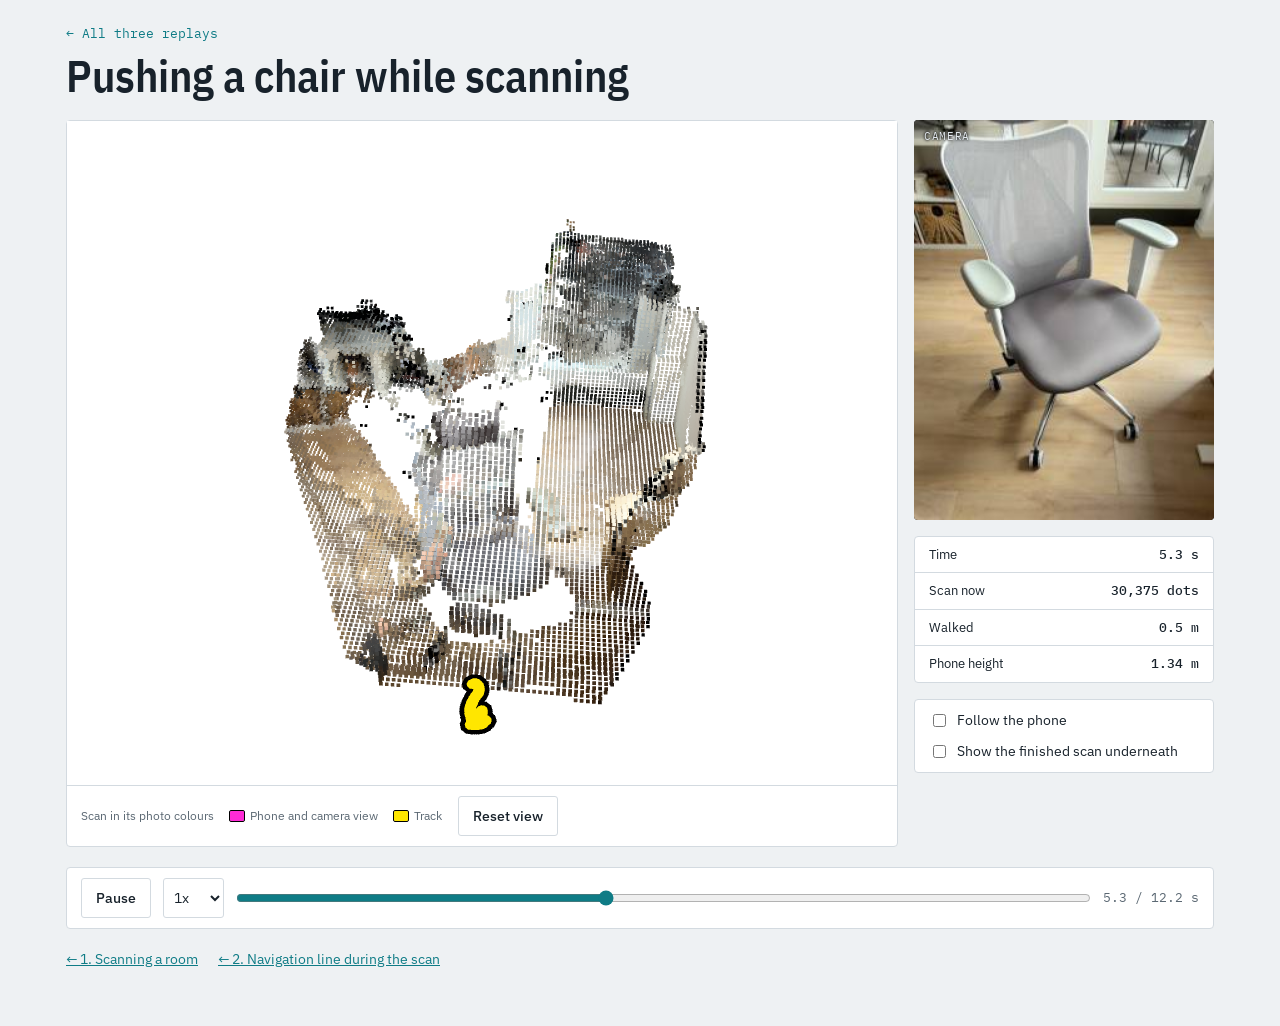
==== moving.html @ 98b6a761 "Navigation replay from the final nav scan, rebuilt from its kept frames with a 20 cm line; camera fe" ====
<!doctype html>
<html lang="en">
<head>
<meta charset="utf-8">
<meta name="viewport" content="width=device-width, initial-scale=1, viewport-fit=cover">
<title>Moving Objects</title>
<meta name="description" content="Replay of a 3D scan in which a chair is pushed away, with the model following the movement.">
<link rel="preconnect" href="https://fonts.googleapis.com">
<link rel="stylesheet" href="https://fonts.googleapis.com/css2?family=IBM+Plex+Mono:wght@400;500&family=IBM+Plex+Sans+Condensed:wght@500;600&family=IBM+Plex+Sans:wght@400;500;600&display=swap">
<link rel="stylesheet" href="style.css?v=11">
</head>
<body>
<div class="wrap">
  <header>
    <a class="back" href="./">&larr; All three replays</a>
    <h1>Pushing a chair while scanning</h1>
  </header>

  <section class="bench" aria-label="Replay">
    <div class="map">
      <div class="stage">
        <canvas id="map" aria-label="3D view of the scan while a chair is pushed, with the phone's track; drag to turn, scroll or pinch to zoom"></canvas>
        <div class="loading" id="loading">Loading the scan</div>
      </div>
      <div class="legend">
        <span>Scan in its photo colours</span>
        <span><i class="sw" style="background:#ff2bd6"></i>Phone and camera view</span>
        <span><i class="sw" style="background:#ffe600"></i>Track</span>
        <button id="view-reset" type="button">Reset view</button>
      </div>
    </div>
    <div class="side">
      <div class="cam"><img id="cam" alt="The phone's camera photo at this moment"><video id="camv" muted playsinline preload="auto" hidden></video><span class="cap">Camera</span></div>
      <div class="readout" aria-live="off">
        <div><span>Time</span><b id="r-t">0.0 s</b></div>
        <div><span>Scan now</span><b id="r-n">0 dots</b></div>
        <div><span>Walked</span><b id="r-d">0.0 m</b></div>
        <div><span>Phone height</span><b id="r-h">-</b></div>
      </div>
      <div class="opts">
        <label><input type="checkbox" id="follow"> Follow the phone</label>
        <label><input type="checkbox" id="final"> Show the finished scan underneath</label>
      </div>
    </div>
  </section>

  <div class="transport">
    <button id="play" type="button">Play</button>
    <select id="rate" aria-label="Playback speed">
      <option value="0.5">0.5x</option><option value="1" selected>1x</option><option value="2">2x</option><option value="4">4x</option>
    </select>
    <div class="scrub"><div class="ticks" id="ticks"></div><input id="scrub" type="range" min="0" max="1000" value="0" aria-label="Position in the scan"></div>
    <span class="clock" id="clock">0.0 / 0.0 s</span>
  </div>
  <nav class="next" aria-label="Other replays"><a href="room.html">&larr; 1. Scanning a room</a><a href="navigation.html">&larr; 2. Navigation line during the scan</a></nav>
</div>

<script>
window.PAGE = {
  start: 0, line: false, autoplay: true, view: "phone"
};
</script>
<script src="data/moving.js?v=11"></script>
<script type="importmap">{"imports": {"three": "./vendor/three.module.js", "three/addons/controls/OrbitControls.js": "./vendor/OrbitControls.js"}}</script>
<script type="module" src="viewer.js?v=11"></script>
</body>
</html>
---- style.css ----
/* One look for the landing page and the three replays. 3D view and readout side by side on wide screens, stacked on phones. */
:root {
  --bg: #eef1f3; --panel: #ffffff; --ink: #18222b; --muted: #5b6873; --rule: #d3dae0;
  --track: #0f7c86; --ok: #2f7d4a; --warn: #a86400;
  --f-display: "IBM Plex Sans Condensed", "Arial Narrow", sans-serif;
  --f-body: "IBM Plex Sans", "Segoe UI", system-ui, sans-serif;
  --f-data: "IBM Plex Mono", ui-monospace, Consolas, monospace;
  color-scheme: light;
}
@media (prefers-color-scheme: dark) { :root:not([data-theme="light"]) {
  --bg: #0f1418; --panel: #172027; --ink: #e3e9ee; --muted: #93a1ad; --rule: #2a3640;
  --track: #3cc3cf; --ok: #6cc98a; --warn: #f0b24a; color-scheme: dark } }
:root[data-theme="dark"] {
  --bg: #0f1418; --panel: #172027; --ink: #e3e9ee; --muted: #93a1ad; --rule: #2a3640;
  --track: #3cc3cf; --ok: #6cc98a; --warn: #f0b24a; color-scheme: dark }
* { box-sizing: border-box; }
html { -webkit-text-size-adjust: 100%; }
body { margin: 0; background: var(--bg); color: var(--ink); font-family: var(--f-body); line-height: 1.5; }
a { color: var(--track); }
.wrap { max-width: 1180px; margin: 0 auto; padding-block: 24px 56px;
  padding-left: max(16px, env(safe-area-inset-left, 0px)); padding-right: max(16px, env(safe-area-inset-right, 0px));
  display: grid; gap: 20px; }
header { display: grid; gap: 8px; }
.back { font-family: var(--f-data); font-size: 13px; text-decoration: none; }
.eyebrow { font-family: var(--f-data); font-size: 12px; letter-spacing: .08em; text-transform: uppercase; color: var(--muted); }
h1 { font-family: var(--f-display); font-weight: 600; font-size: clamp(28px, 5vw, 44px); line-height: 1.1; margin: 0; text-wrap: balance; }
h2 { font-family: var(--f-display); font-weight: 600; font-size: 22px; line-height: 1.2; margin: 0; }
.lede { max-width: 68ch; margin: 0; color: var(--muted); }
.tag { display: inline-block; font-family: var(--f-data); font-size: 12px; padding: 2px 8px; border: 1px solid var(--warn); color: var(--warn); border-radius: 3px; }
.tag[hidden] { display: none; }

/* big numbers over the replay */
.stats { display: grid; grid-template-columns: repeat(auto-fit, minmax(150px, 1fr)); gap: 12px; }
.stat { background: var(--panel); border: 1px solid var(--rule); border-radius: 4px; padding: 10px 14px; }
.stat b { display: block; font-family: var(--f-data); font-weight: 500; font-size: clamp(22px, 4vw, 30px); font-variant-numeric: tabular-nums; line-height: 1.2; }
.stat span { font-size: 13px; color: var(--muted); }

.bench { display: grid; grid-template-columns: minmax(0, 1fr) 300px; gap: 16px; align-items: start; }
@media (max-width: 820px) { .bench { grid-template-columns: minmax(0, 1fr); } }
.map { background: var(--panel); border: 1px solid var(--rule); border-radius: 4px; position: relative; min-width: 0; }
.stage { position: relative; }
.stage canvas { display: block; width: 100%; touch-action: none; }
.loading { position: absolute; inset: 0; display: grid; place-items: center; font-family: var(--f-data); font-size: 13px; color: var(--muted); pointer-events: none; }
.loading[hidden] { display: none; }
.legend { display: flex; flex-wrap: wrap; gap: 6px 16px; padding: 10px 14px; border-top: 1px solid var(--rule); font-size: 12px; color: var(--muted); align-items: center; }
.legend span { display: inline-flex; align-items: center; gap: 6px; }
.legend .hint { margin-left: auto; }
.sw { width: 14px; height: 10px; display: inline-block; border-radius: 1px; outline: 1px solid #000; }
.cam { position: relative; background: #000; border-radius: 4px; overflow: hidden; aspect-ratio: 3 / 4; max-width: 100%; }
.cam img, .cam video { display: block; width: 100%; height: 100%; object-fit: cover; }
.cam [hidden] { display: none; }
.cam .cap { position: absolute; left: 10px; top: 8px; font-family: var(--f-data); font-size: 11px; color: #e3e9ee; letter-spacing: .06em; text-transform: uppercase; text-shadow: 0 0 3px #000, 0 0 3px #000; }
@media (max-width: 820px) { .cam { width: min(100%, 260px); justify-self: center; } }
.phos { display: grid; gap: 8px; }
.phos[hidden] { display: none; }
.phos .view { position: relative; background: #000; border-radius: 4px; overflow: hidden; aspect-ratio: 1; }
.phos video { display: block; width: 100%; height: 100%; object-fit: cover; }
.phos .cap { position: absolute; left: 10px; top: 8px; font-family: var(--f-data); font-size: 11px; color: #e3e9ee; letter-spacing: .06em; text-transform: uppercase; text-shadow: 0 0 3px #000, 0 0 3px #000; }
.modes { display: grid; grid-template-columns: repeat(3, minmax(0, 1fr)); gap: 6px; }
.modes button { min-height: 36px; padding: 6px 4px; font-size: 13px; }
.modes:has(> :nth-child(4):last-child) { grid-template-columns: repeat(2, minmax(0, 1fr)); }   /* four modes as 2 x 2 */
.modes button[aria-pressed="true"] { background: var(--ink); color: var(--panel); border-color: var(--ink); }
@media (max-width: 820px) { .phos { width: min(100%, 260px); justify-self: center; } }
.side { display: grid; gap: 16px; align-content: start; }
.readout { background: var(--panel); border: 1px solid var(--rule); border-radius: 4px; display: grid; }
.readout div { display: flex; justify-content: space-between; gap: 12px; padding: 8px 14px; border-bottom: 1px solid var(--rule); font-size: 13px; }
.readout div:last-child { border-bottom: 0; }
.readout b { font-family: var(--f-data); font-weight: 500; font-variant-numeric: tabular-nums; }
.state-ok { color: var(--ok); } .state-warn { color: var(--warn); } .state-off { color: var(--muted); }
.opts { background: var(--panel); border: 1px solid var(--rule); border-radius: 4px; padding: 10px 14px; display: grid; gap: 10px; font-size: 14px; }
.opts label { display: flex; gap: 8px; align-items: center; cursor: pointer; }
.transport { display: grid; grid-template-columns: auto auto minmax(0, 1fr) auto; gap: 12px; align-items: center;
  background: var(--panel); border: 1px solid var(--rule); border-radius: 4px; padding: 10px 14px; }
@media (max-width: 560px) { .transport { grid-template-columns: auto auto minmax(0, 1fr); } .transport .clock { grid-column: 1 / -1; } }
button { font: 500 14px var(--f-body); color: var(--ink); background: transparent; border: 1px solid var(--rule); border-radius: 3px; padding: 8px 14px; cursor: pointer; min-height: 40px; }
button:hover { border-color: var(--muted); }
button:focus-visible, input:focus-visible, select:focus-visible, a:focus-visible { outline: 2px solid var(--track); outline-offset: 2px; }
select { font: 14px var(--f-body); color: var(--ink); background: var(--panel); border: 1px solid var(--rule); border-radius: 3px; padding: 7px 6px; min-height: 40px; }
.scrub { position: relative; height: 40px; min-width: 0; }
.scrub input { position: absolute; inset: 0; width: 100%; margin: 0; accent-color: var(--track); }
.ticks { position: absolute; left: 0; right: 0; top: 0; height: 8px; pointer-events: none; }
.ticks i { position: absolute; top: 0; width: 2px; height: 8px; transform: translateX(-1px); background: var(--warn); }
.clock { font-family: var(--f-data); font-size: 13px; font-variant-numeric: tabular-nums; color: var(--muted); white-space: nowrap; }
.note { font-size: 12px; color: var(--muted); max-width: 90ch; margin: 0; }
.next { display: flex; flex-wrap: wrap; gap: 8px 20px; font-size: 14px; }

/* landing page */
.authors { margin: 0; font-size: 14px; color: var(--muted); }
.cards { display: grid; grid-template-columns: repeat(auto-fit, minmax(260px, 1fr)); gap: 16px; }
.card { display: grid; grid-template-rows: auto 1fr; background: var(--panel); border: 1px solid var(--rule); border-radius: 4px; overflow: hidden; color: inherit; text-decoration: none; }
.card:hover { border-color: var(--muted); }
.card img { display: block; width: 100%; aspect-ratio: 4 / 3; object-fit: cover; background: var(--rule); }
.card .body { display: grid; gap: 6px; padding: 14px; align-content: start; }
.card .num { font-family: var(--f-data); font-size: 12px; letter-spacing: .08em; color: var(--muted); }
.card p { margin: 0; font-size: 14px; color: var(--muted); }
.card .go { font-family: var(--f-data); font-size: 13px; color: var(--track); }
footer { font-size: 12px; color: var(--muted); border-top: 1px solid var(--rule); padding-top: 12px; display: grid; gap: 4px; }
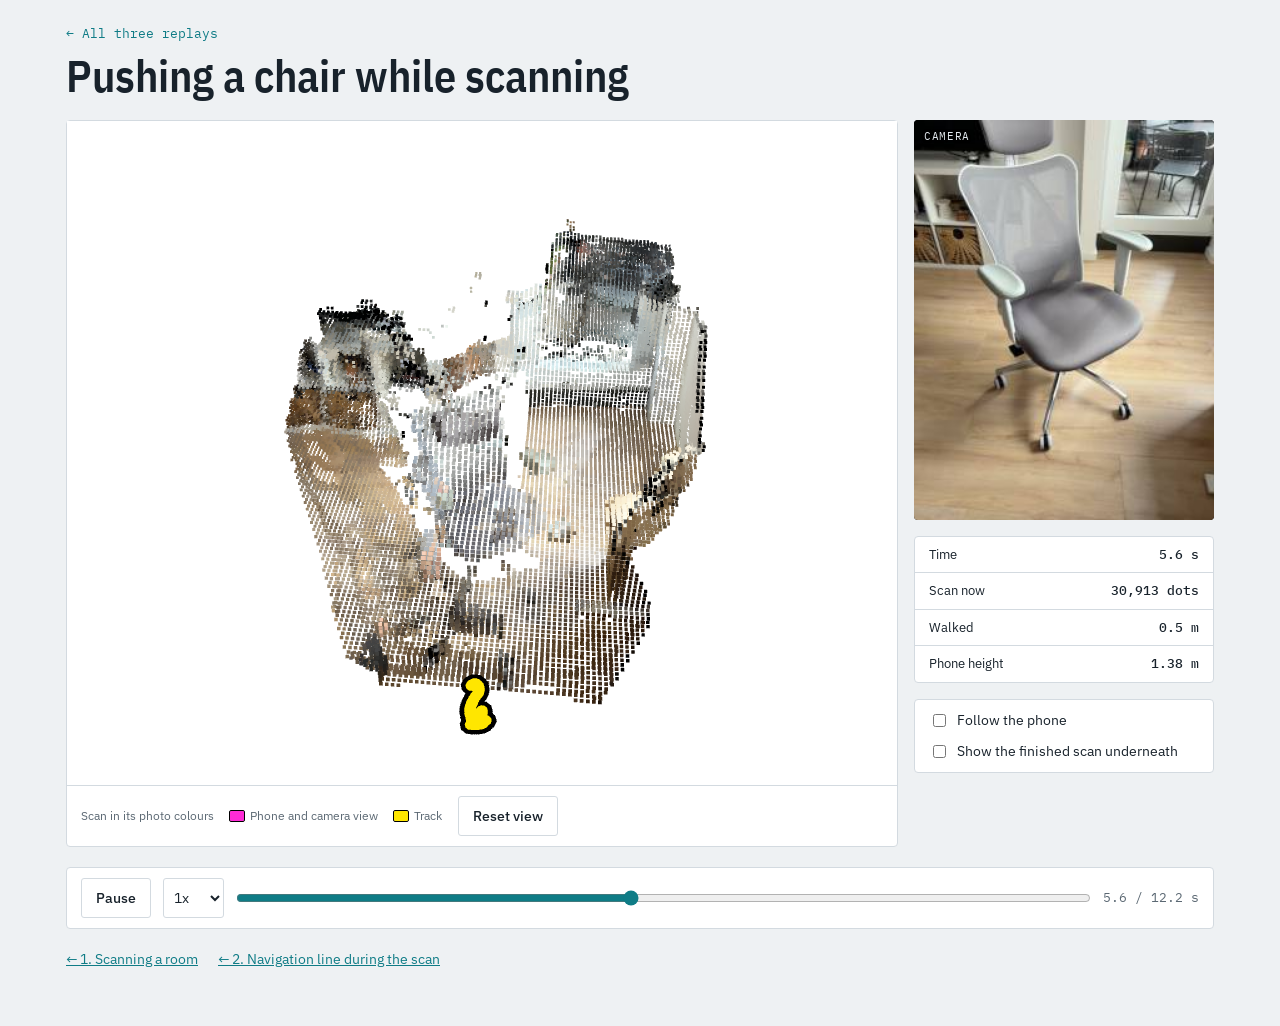
==== commit 00b9d121: "Room replay uses the nav scan too; unused scan a and scannav videos removed Co-Authored-By: Claude O" ====
--- a/moving.html
+++ b/moving.html
@@ -7,7 +7,7 @@
 <meta name="description" content="Replay of a 3D scan in which a chair is pushed away, with the model following the movement.">
 <link rel="preconnect" href="https://fonts.googleapis.com">
 <link rel="stylesheet" href="https://fonts.googleapis.com/css2?family=IBM+Plex+Mono:wght@400;500&family=IBM+Plex+Sans+Condensed:wght@500;600&family=IBM+Plex+Sans:wght@400;500;600&display=swap">
-<link rel="stylesheet" href="style.css?v=11">
+<link rel="stylesheet" href="style.css?v=12">
 </head>
 <body>
 <div class="wrap">
@@ -60,8 +60,8 @@
   start: 0, line: false, autoplay: true, view: "phone"
 };
 </script>
-<script src="data/moving.js?v=11"></script>
+<script src="data/moving.js?v=12"></script>
 <script type="importmap">{"imports": {"three": "./vendor/three.module.js", "three/addons/controls/OrbitControls.js": "./vendor/OrbitControls.js"}}</script>
-<script type="module" src="viewer.js?v=11"></script>
+<script type="module" src="viewer.js?v=12"></script>
 </body>
 </html>
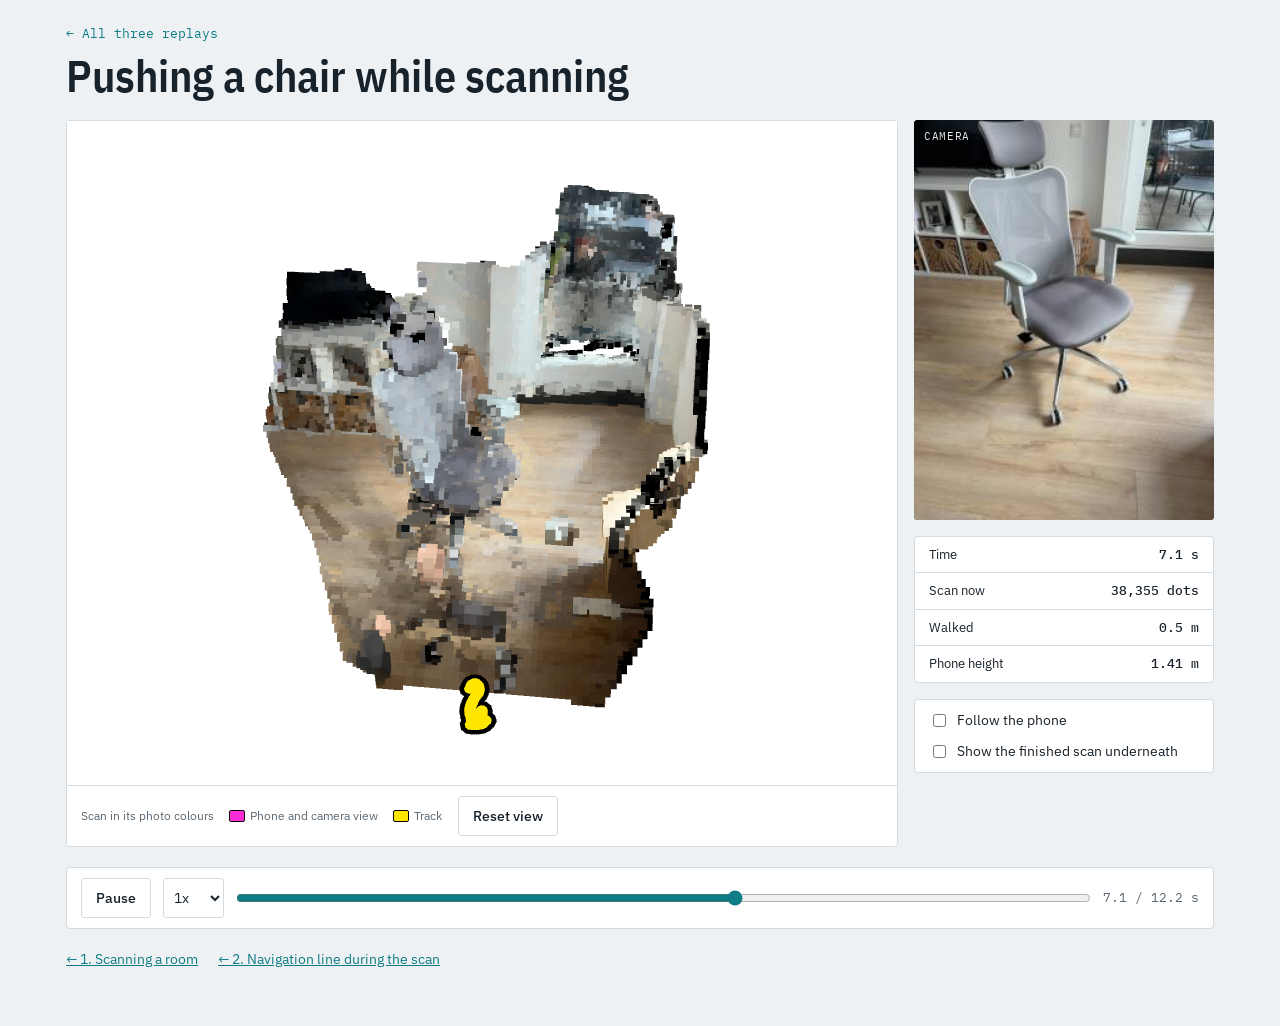
==== commit a8456dc1: "Scan dots sized from cell size and camera angle (1.6 cells wide) so the 3 cm cells show no gaps Co-A" ====
--- a/moving.html
+++ b/moving.html
@@ -7,7 +7,7 @@
 <meta name="description" content="Replay of a 3D scan in which a chair is pushed away, with the model following the movement.">
 <link rel="preconnect" href="https://fonts.googleapis.com">
 <link rel="stylesheet" href="https://fonts.googleapis.com/css2?family=IBM+Plex+Mono:wght@400;500&family=IBM+Plex+Sans+Condensed:wght@500;600&family=IBM+Plex+Sans:wght@400;500;600&display=swap">
-<link rel="stylesheet" href="style.css?v=12">
+<link rel="stylesheet" href="style.css?v=13">
 </head>
 <body>
 <div class="wrap">
@@ -60,8 +60,8 @@
   start: 0, line: false, autoplay: true, view: "phone"
 };
 </script>
-<script src="data/moving.js?v=12"></script>
+<script src="data/moving.js?v=13"></script>
 <script type="importmap">{"imports": {"three": "./vendor/three.module.js", "three/addons/controls/OrbitControls.js": "./vendor/OrbitControls.js"}}</script>
-<script type="module" src="viewer.js?v=12"></script>
+<script type="module" src="viewer.js?v=13"></script>
 </body>
 </html>
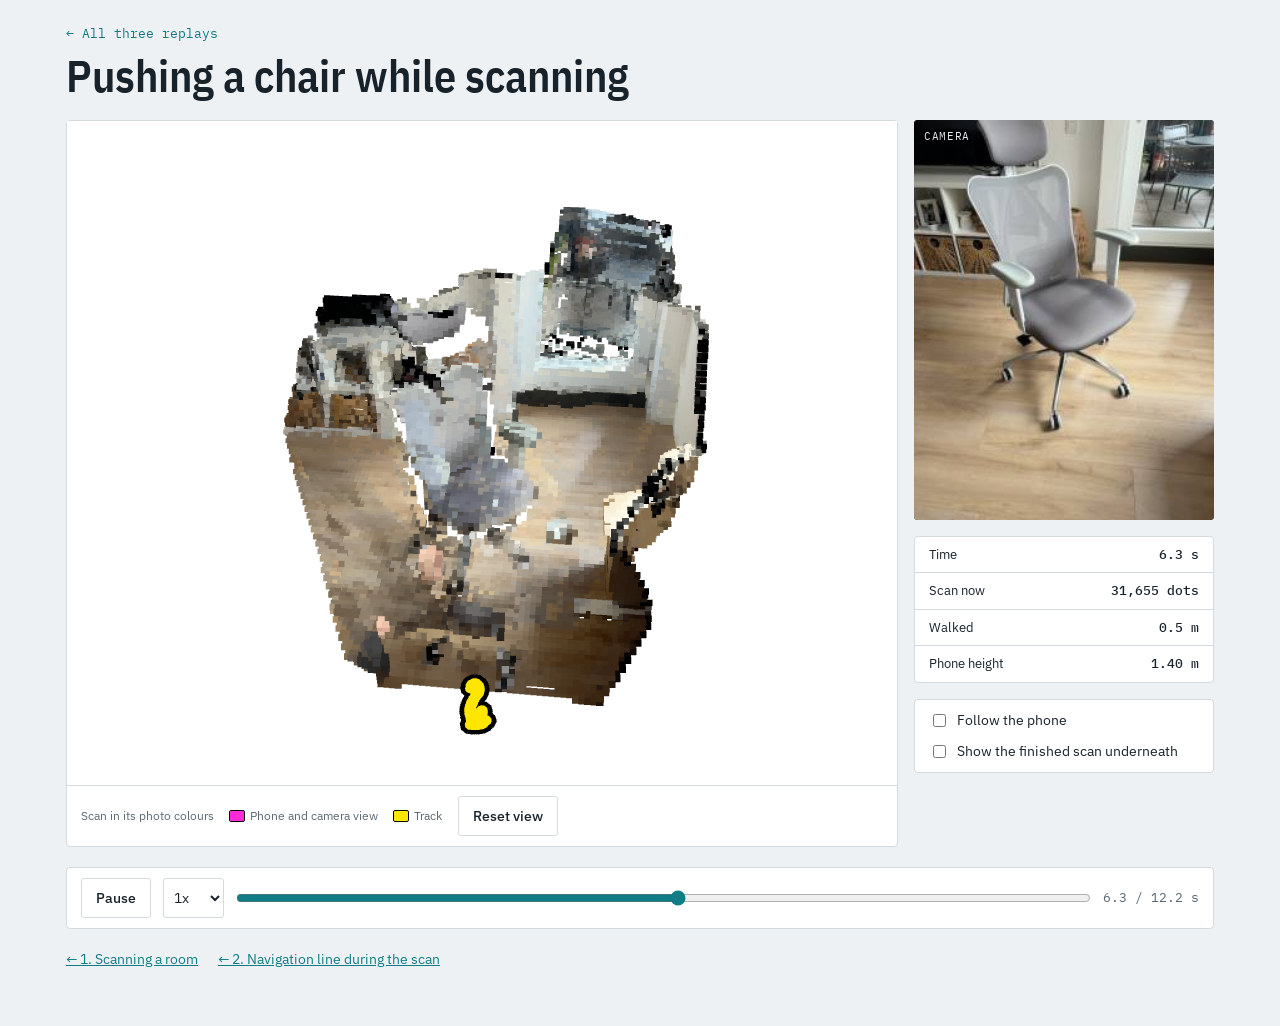
==== commit a79d51e0: "Thinner scan dots, 1.2 cells wide Co-Authored-By: Claude Opus 5.5 <noreply@anthropic.com>" ====
--- a/moving.html
+++ b/moving.html
@@ -7,7 +7,7 @@
 <meta name="description" content="Replay of a 3D scan in which a chair is pushed away, with the model following the movement.">
 <link rel="preconnect" href="https://fonts.googleapis.com">
 <link rel="stylesheet" href="https://fonts.googleapis.com/css2?family=IBM+Plex+Mono:wght@400;500&family=IBM+Plex+Sans+Condensed:wght@500;600&family=IBM+Plex+Sans:wght@400;500;600&display=swap">
-<link rel="stylesheet" href="style.css?v=13">
+<link rel="stylesheet" href="style.css?v=14">
 </head>
 <body>
 <div class="wrap">
@@ -60,8 +60,8 @@
   start: 0, line: false, autoplay: true, view: "phone"
 };
 </script>
-<script src="data/moving.js?v=13"></script>
+<script src="data/moving.js?v=14"></script>
 <script type="importmap">{"imports": {"three": "./vendor/three.module.js", "three/addons/controls/OrbitControls.js": "./vendor/OrbitControls.js"}}</script>
-<script type="module" src="viewer.js?v=13"></script>
+<script type="module" src="viewer.js?v=14"></script>
 </body>
 </html>
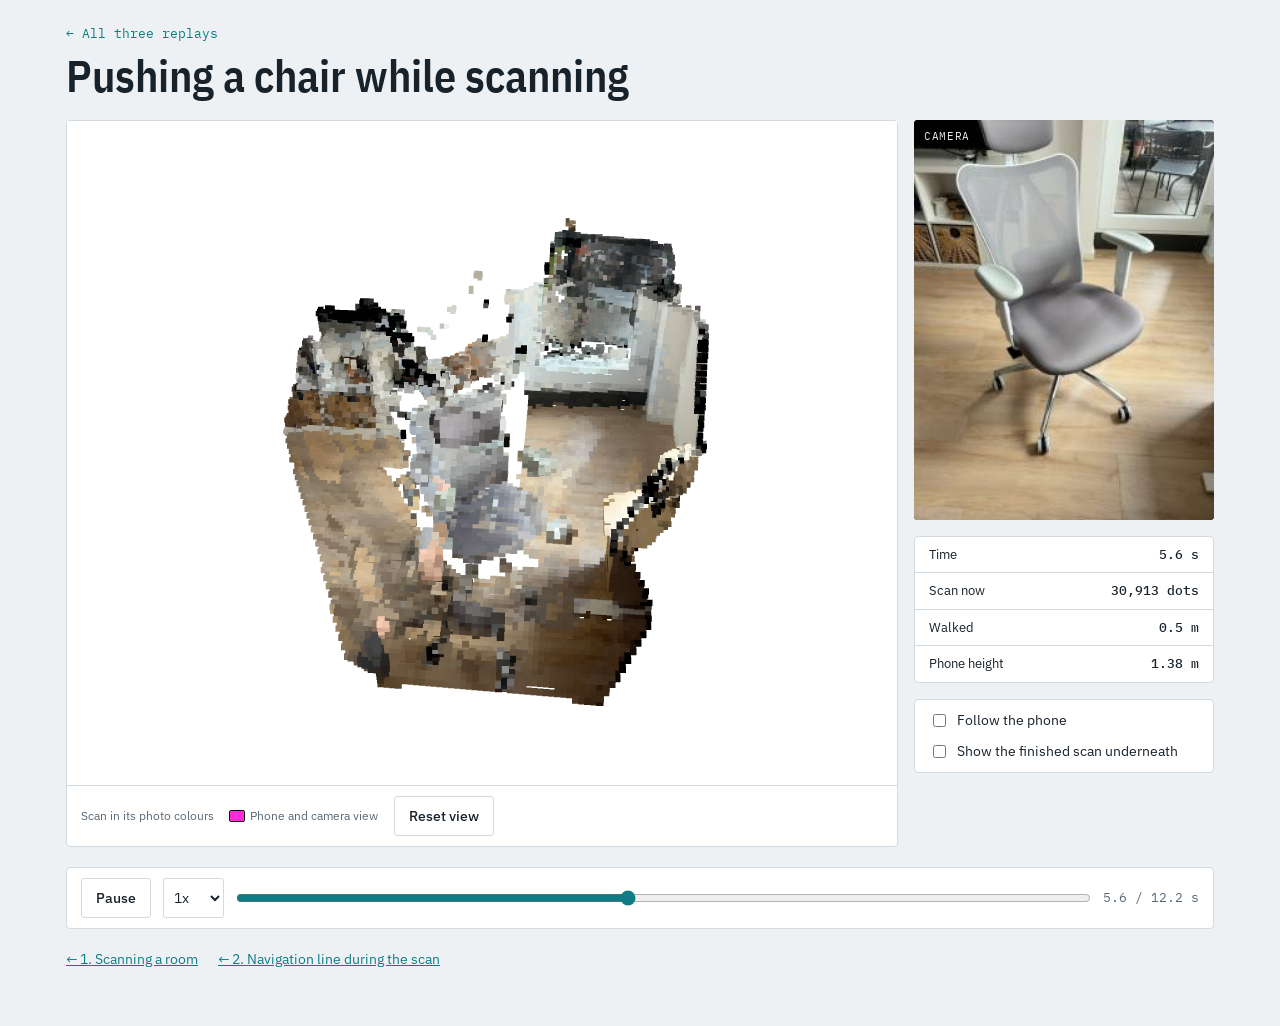
==== commit 29ea6de1: "No yellow track on the chair replay (PAGE.track false) Co-Authored-By: Claude Opus 5.5 <noreply@anth" ====
--- a/moving.html
+++ b/moving.html
@@ -7,7 +7,7 @@
 <meta name="description" content="Replay of a 3D scan in which a chair is pushed away, with the model following the movement.">
 <link rel="preconnect" href="https://fonts.googleapis.com">
 <link rel="stylesheet" href="https://fonts.googleapis.com/css2?family=IBM+Plex+Mono:wght@400;500&family=IBM+Plex+Sans+Condensed:wght@500;600&family=IBM+Plex+Sans:wght@400;500;600&display=swap">
-<link rel="stylesheet" href="style.css?v=14">
+<link rel="stylesheet" href="style.css?v=16">
 </head>
 <body>
 <div class="wrap">
@@ -25,7 +25,6 @@
       <div class="legend">
         <span>Scan in its photo colours</span>
         <span><i class="sw" style="background:#ff2bd6"></i>Phone and camera view</span>
-        <span><i class="sw" style="background:#ffe600"></i>Track</span>
         <button id="view-reset" type="button">Reset view</button>
       </div>
     </div>
@@ -57,11 +56,11 @@
 
 <script>
 window.PAGE = {
-  start: 0, line: false, autoplay: true, view: "phone"
+  start: 0, line: false, autoplay: true, view: "phone", track: false
 };
 </script>
-<script src="data/moving.js?v=14"></script>
+<script src="data/moving.js?v=16"></script>
 <script type="importmap">{"imports": {"three": "./vendor/three.module.js", "three/addons/controls/OrbitControls.js": "./vendor/OrbitControls.js"}}</script>
-<script type="module" src="viewer.js?v=14"></script>
+<script type="module" src="viewer.js?v=16"></script>
 </body>
 </html>
--- a/style.css
+++ b/style.css
@@ -95,3 +95,29 @@
 .card p { margin: 0; font-size: 14px; color: var(--muted); }
 .card .go { font-family: var(--f-data); font-size: 13px; color: var(--track); }
 footer { font-size: 12px; color: var(--muted); border-top: 1px solid var(--rule); padding-top: 12px; display: grid; gap: 4px; }
+
+/* Phones: everything on one screen. Title row, 3D view filling the rest, camera and phosphenes side by side,
+   then play, time slider and clock. Legend, readouts, options and links are left out. */
+@media (max-width: 820px) {
+  html, body { height: 100%; overflow: hidden; }
+  .wrap { height: 100vh; height: 100dvh; padding: 8px max(8px, env(safe-area-inset-right, 0px)) max(8px, env(safe-area-inset-bottom, 0px)) max(8px, env(safe-area-inset-left, 0px));
+    gap: 8px; grid-template-rows: auto minmax(0, 1fr) auto auto; }
+  header { grid-auto-flow: column; justify-content: start; align-items: center; gap: 10px; }
+  header h1 { font-size: 16px; white-space: nowrap; overflow: hidden; text-overflow: ellipsis; }
+  .back { font-size: 0; } .back::before { content: "←"; font-size: 20px; }
+  .bench { display: contents; }
+  .map { display: grid; grid-template-rows: minmax(0, 1fr); min-height: 0; }
+  .map .stage { min-height: 0; }
+  .map .stage canvas { position: absolute; inset: 0; height: 100%; }
+  .legend, .readout, .opts, .note, .next, #rate { display: none; }
+  .side { grid-template-columns: 1fr 1fr; gap: 8px; align-items: start; }
+  .side:not(:has(.phos:not([hidden]))) { grid-template-columns: minmax(0, 46%); justify-content: center; }
+  .cam, .phos { width: 100%; justify-self: stretch; }
+  .phos { gap: 6px; }
+  .modes { grid-template-columns: repeat(3, minmax(0, 1fr)); gap: 4px; }
+  .modes:has(> :nth-child(4):last-child) { grid-template-columns: repeat(2, minmax(0, 1fr)); }
+  .modes button { min-height: 28px; padding: 2px; font-size: 11px; }
+  .transport { grid-template-columns: auto minmax(0, 1fr) auto; padding: 6px 10px; gap: 10px; }
+  .transport .clock { grid-column: auto; font-size: 12px; }
+  .scrub { height: 32px; }
+}
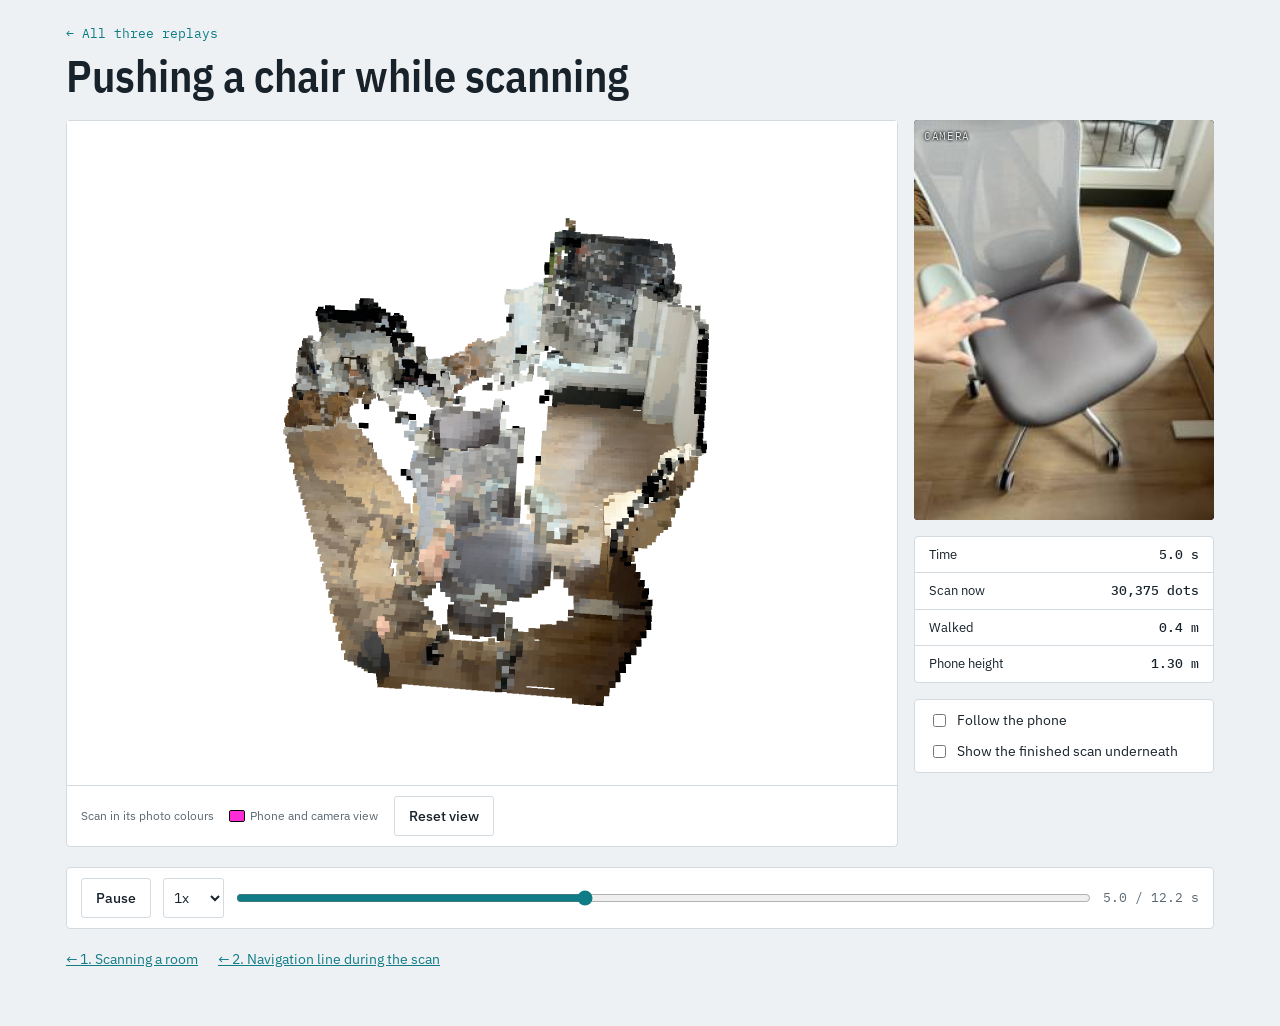
==== commit 9190d2af: "Cleaner phosphene videos for scan nav: 2 cm dots and crease 0.12 Co-Authored-By: Claude Opus 5.5 <no" ====
--- a/moving.html
+++ b/moving.html
@@ -7,7 +7,7 @@
 <meta name="description" content="Replay of a 3D scan in which a chair is pushed away, with the model following the movement.">
 <link rel="preconnect" href="https://fonts.googleapis.com">
 <link rel="stylesheet" href="https://fonts.googleapis.com/css2?family=IBM+Plex+Mono:wght@400;500&family=IBM+Plex+Sans+Condensed:wght@500;600&family=IBM+Plex+Sans:wght@400;500;600&display=swap">
-<link rel="stylesheet" href="style.css?v=16">
+<link rel="stylesheet" href="style.css?v=17">
 </head>
 <body>
 <div class="wrap">
@@ -59,8 +59,8 @@
   start: 0, line: false, autoplay: true, view: "phone", track: false
 };
 </script>
-<script src="data/moving.js?v=16"></script>
+<script src="data/moving.js?v=17"></script>
 <script type="importmap">{"imports": {"three": "./vendor/three.module.js", "three/addons/controls/OrbitControls.js": "./vendor/OrbitControls.js"}}</script>
-<script type="module" src="viewer.js?v=16"></script>
+<script type="module" src="viewer.js?v=17"></script>
 </body>
 </html>
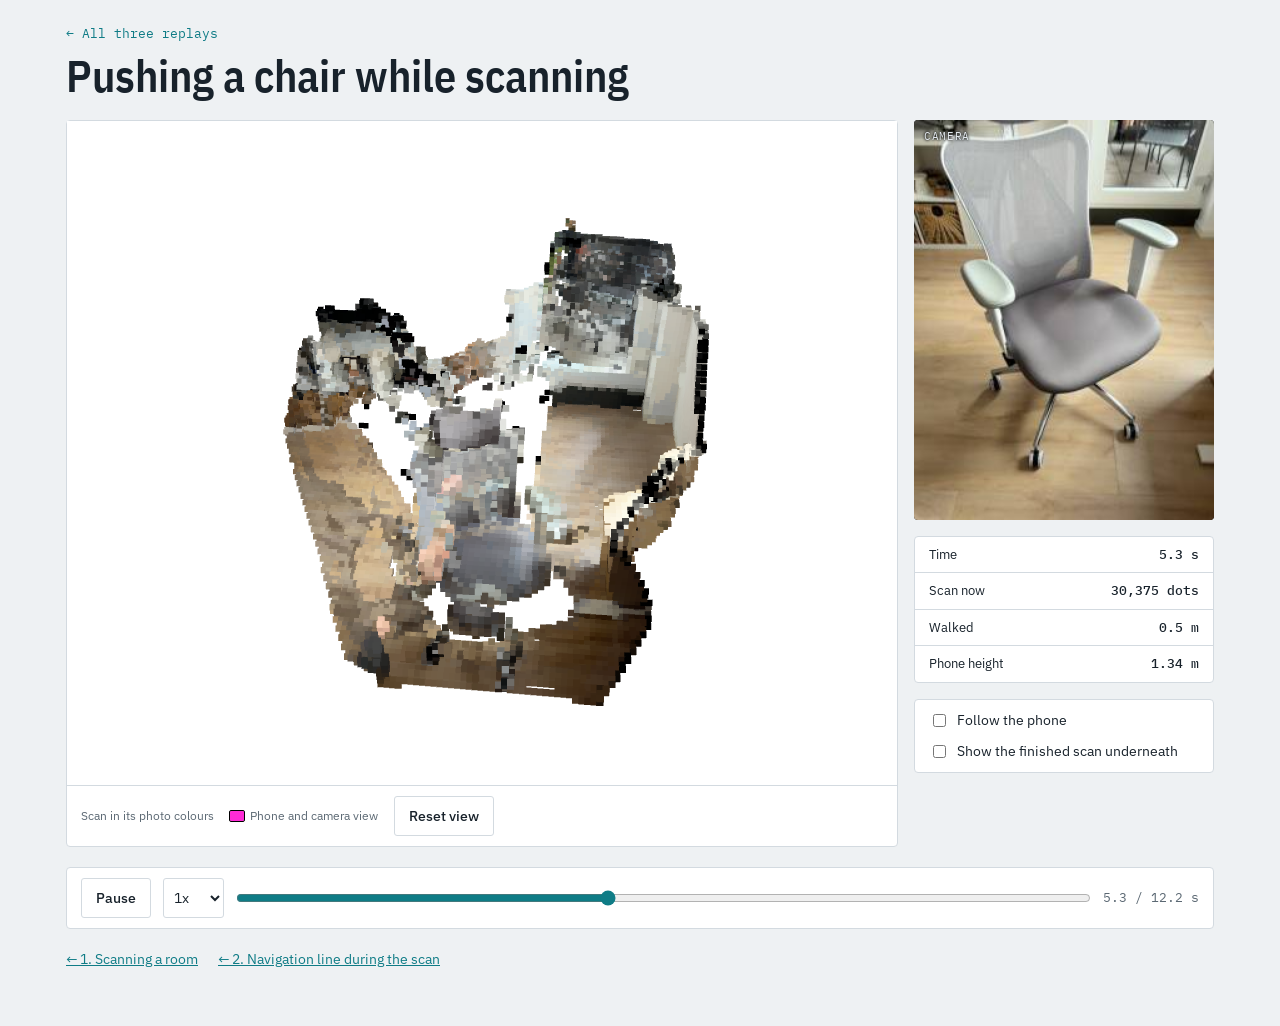
==== commit 435d19bb: "Cleaner phosphene edges, objects and obstacles for scan nav (contour edges, rough-wall segmentation," ====
--- a/moving.html
+++ b/moving.html
@@ -7,7 +7,7 @@
 <meta name="description" content="Replay of a 3D scan in which a chair is pushed away, with the model following the movement.">
 <link rel="preconnect" href="https://fonts.googleapis.com">
 <link rel="stylesheet" href="https://fonts.googleapis.com/css2?family=IBM+Plex+Mono:wght@400;500&family=IBM+Plex+Sans+Condensed:wght@500;600&family=IBM+Plex+Sans:wght@400;500;600&display=swap">
-<link rel="stylesheet" href="style.css?v=17">
+<link rel="stylesheet" href="style.css?v=18">
 </head>
 <body>
 <div class="wrap">
@@ -59,8 +59,8 @@
   start: 0, line: false, autoplay: true, view: "phone", track: false
 };
 </script>
-<script src="data/moving.js?v=17"></script>
+<script src="data/moving.js?v=18"></script>
 <script type="importmap">{"imports": {"three": "./vendor/three.module.js", "three/addons/controls/OrbitControls.js": "./vendor/OrbitControls.js"}}</script>
-<script type="module" src="viewer.js?v=17"></script>
+<script type="module" src="viewer.js?v=18"></script>
 </body>
 </html>
